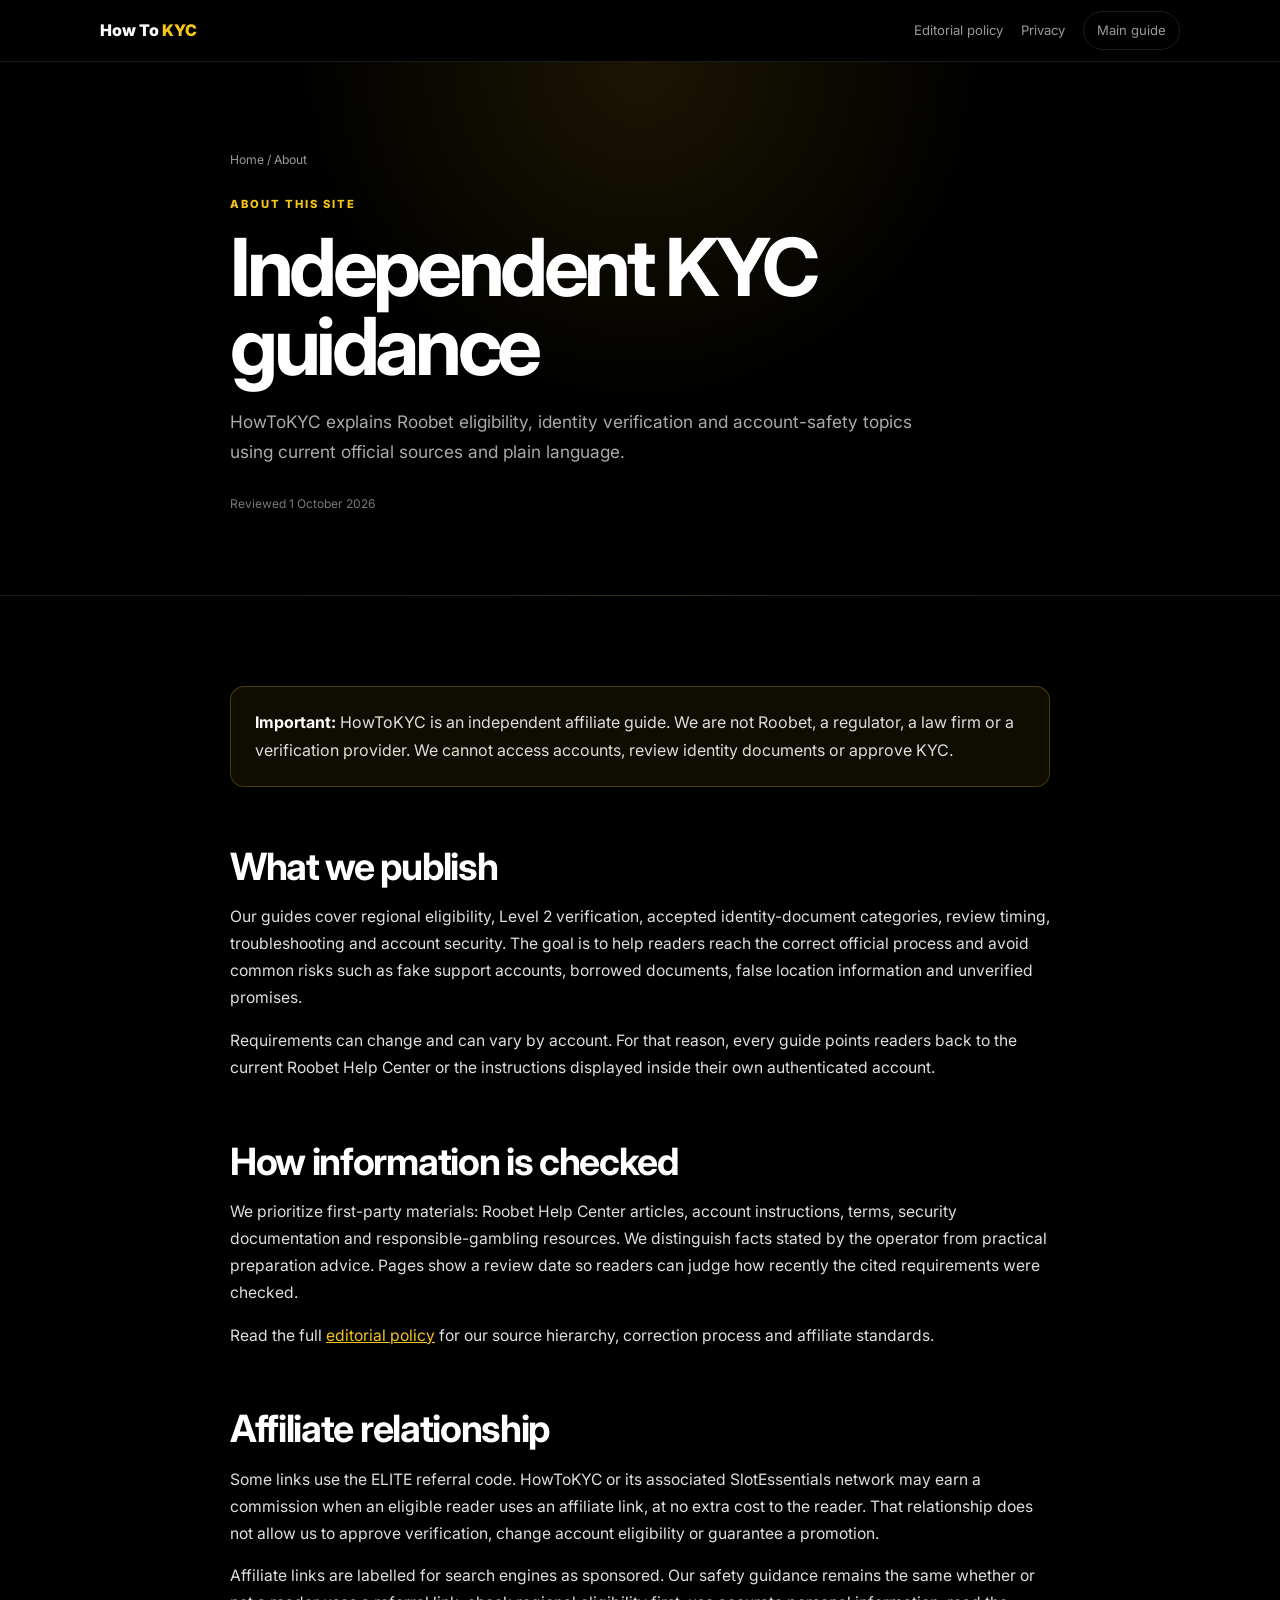
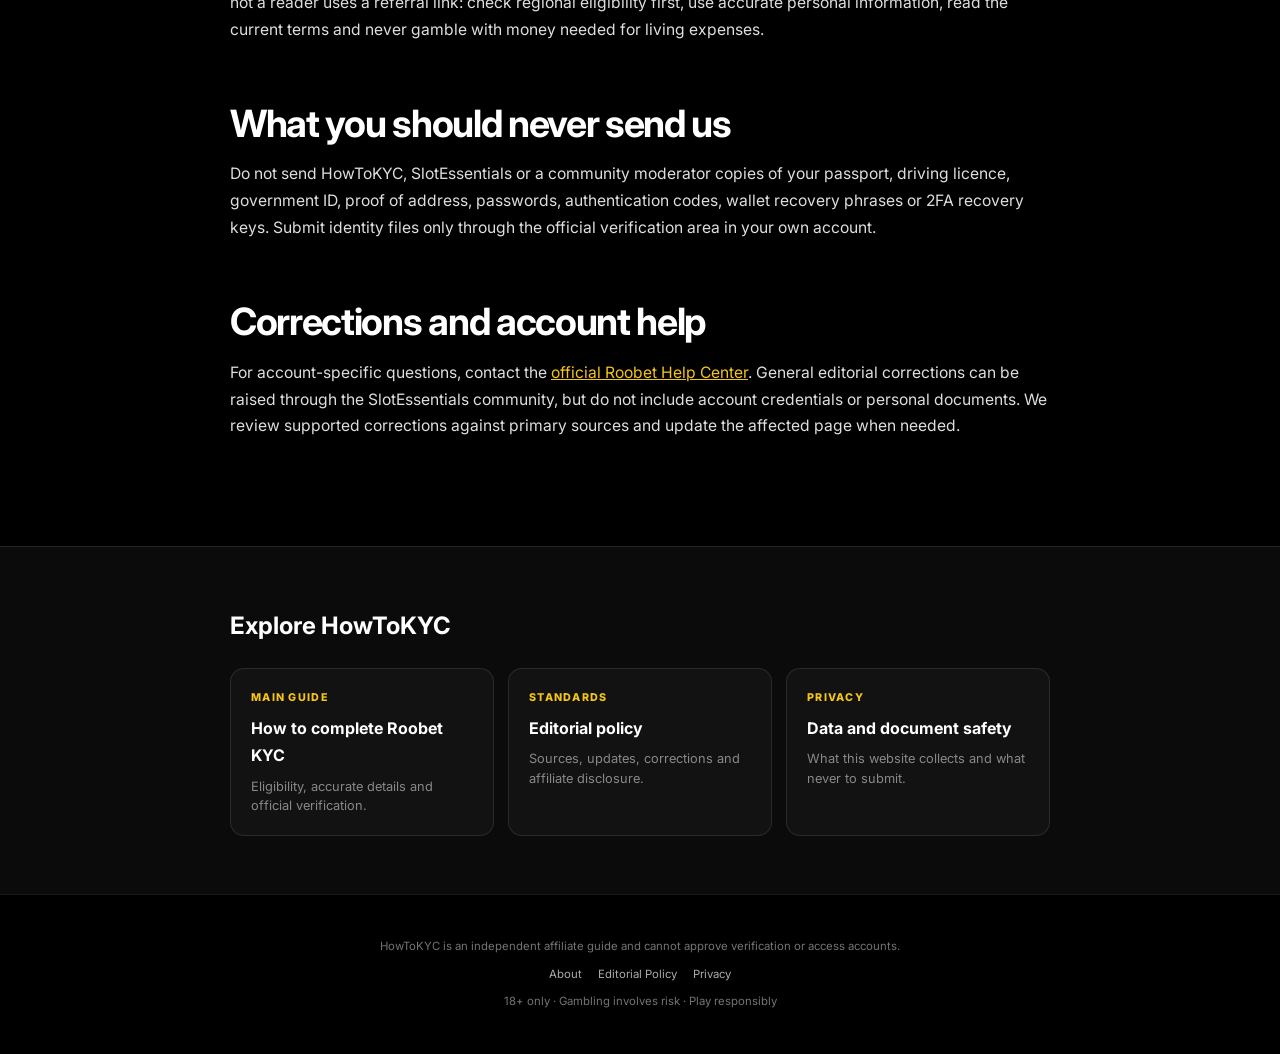
==== about.html @ 331309f1 "Fix HowToKYC canonical URLs and trust signals" ====
<!doctype html>
<html lang="en">
<head>
  <meta charset="utf-8"><meta name="viewport" content="width=device-width,initial-scale=1">
  <title>About HowToKYC – Independent Roobet Verification Guides</title>
  <meta name="description" content="Learn who publishes HowToKYC, how its Roobet verification guides are researched, and what this independent affiliate site can and cannot do.">
  <link rel="canonical" href="https://www.howtokyc.com/about">
  <meta property="og:type" content="website"><meta property="og:site_name" content="HowToKYC"><meta property="og:title" content="About HowToKYC"><meta property="og:description" content="Independent, source-led Roobet eligibility and verification guidance."><meta property="og:url" content="https://www.howtokyc.com/about">
  <meta name="twitter:card" content="summary"><link rel="icon" href="/favicon.svg"><link rel="preconnect" href="https://fonts.googleapis.com"><link href="https://fonts.googleapis.com/css2?family=Inter:wght@400;600;700;800;900&display=swap" rel="stylesheet"><link rel="stylesheet" href="/guide.css">
  <script type="application/ld+json">{"@context":"https://schema.org","@graph":[{"@type":"AboutPage","name":"About HowToKYC","url":"https://www.howtokyc.com/about","dateModified":"2026-10-01","publisher":{"@type":"Organization","name":"HowToKYC"}},{"@type":"BreadcrumbList","itemListElement":[{"@type":"ListItem","position":1,"name":"HowToKYC","item":"https://www.howtokyc.com/"},{"@type":"ListItem","position":2,"name":"About","item":"https://www.howtokyc.com/about"}]}]}</script>
</head>
<body>
<nav><a class="logo" href="/">How To <em>KYC</em></a><div class="navlinks"><a href="/editorial-policy">Editorial policy</a><a href="/privacy">Privacy</a><a class="home" href="/">Main guide</a></div></nav>
<header class="hero"><div class="wrap"><div class="crumbs"><a href="/">Home</a> / About</div><div class="eyebrow">About this site</div><h1>Independent KYC guidance</h1><p class="dek">HowToKYC explains Roobet eligibility, identity verification and account-safety topics using current official sources and plain language.</p><p class="updated">Reviewed 1 October 2026</p></div></header>
<main class="article"><article class="wrap">
  <div class="callout"><strong>Important:</strong> HowToKYC is an independent affiliate guide. We are not Roobet, a regulator, a law firm or a verification provider. We cannot access accounts, review identity documents or approve KYC.</div>
  <h2>What we publish</h2>
  <p>Our guides cover regional eligibility, Level 2 verification, accepted identity-document categories, review timing, troubleshooting and account security. The goal is to help readers reach the correct official process and avoid common risks such as fake support accounts, borrowed documents, false location information and unverified promises.</p>
  <p>Requirements can change and can vary by account. For that reason, every guide points readers back to the current Roobet Help Center or the instructions displayed inside their own authenticated account.</p>
  <h2>How information is checked</h2>
  <p>We prioritize first-party materials: Roobet Help Center articles, account instructions, terms, security documentation and responsible-gambling resources. We distinguish facts stated by the operator from practical preparation advice. Pages show a review date so readers can judge how recently the cited requirements were checked.</p>
  <p>Read the full <a href="/editorial-policy">editorial policy</a> for our source hierarchy, correction process and affiliate standards.</p>
  <h2>Affiliate relationship</h2>
  <p>Some links use the ELITE referral code. HowToKYC or its associated SlotEssentials network may earn a commission when an eligible reader uses an affiliate link, at no extra cost to the reader. That relationship does not allow us to approve verification, change account eligibility or guarantee a promotion.</p>
  <p>Affiliate links are labelled for search engines as sponsored. Our safety guidance remains the same whether or not a reader uses a referral link: check regional eligibility first, use accurate personal information, read the current terms and never gamble with money needed for living expenses.</p>
  <h2>What you should never send us</h2>
  <p>Do not send HowToKYC, SlotEssentials or a community moderator copies of your passport, driving licence, government ID, proof of address, passwords, authentication codes, wallet recovery phrases or 2FA recovery keys. Submit identity files only through the official verification area in your own account.</p>
  <h2>Corrections and account help</h2>
  <p>For account-specific questions, contact the <a href="https://help.roobet.com/en/" target="_blank" rel="noopener noreferrer">official Roobet Help Center</a>. General editorial corrections can be raised through the SlotEssentials community, but do not include account credentials or personal documents. We review supported corrections against primary sources and update the affected page when needed.</p>
</article></main>
<section class="related"><div class="wrap"><h2>Explore HowToKYC</h2><div class="grid"><a class="card" href="/"><span>Main guide</span><strong>How to complete Roobet KYC</strong><p>Eligibility, accurate details and official verification.</p></a><a class="card" href="/editorial-policy"><span>Standards</span><strong>Editorial policy</strong><p>Sources, updates, corrections and affiliate disclosure.</p></a><a class="card" href="/privacy"><span>Privacy</span><strong>Data and document safety</strong><p>What this website collects and what never to submit.</p></a></div></div></section>
<footer><p>HowToKYC is an independent affiliate guide and cannot approve verification or access accounts.</p><p class="trust-links"><a href="/about">About</a><a href="/editorial-policy">Editorial Policy</a><a href="/privacy">Privacy</a></p><p>18+ only · Gambling involves risk · Play responsibly</p></footer>
</body></html>
---- guide.css ----
:root{--black:#000;--panel:#121212;--panel2:#191919;--border:rgba(255,255,255,.1);--gold:#f5c518;--white:#fff;--text:#dedede;--muted:#999;--green:#00d17a}*{box-sizing:border-box}html{scroll-behavior:smooth}body{margin:0;background:var(--black);color:var(--text);font-family:Inter,system-ui,sans-serif;line-height:1.72;-webkit-font-smoothing:antialiased}a{color:var(--gold)}nav{position:sticky;top:0;z-index:10;display:flex;align-items:center;justify-content:space-between;height:62px;padding:0 max(22px,calc((100vw - 1080px)/2));background:rgba(0,0,0,.9);backdrop-filter:blur(20px);border-bottom:1px solid var(--border)}.logo{color:#fff;text-decoration:none;font-weight:850}.logo em{color:var(--gold);font-style:normal}.navlinks{display:flex;gap:18px;align-items:center}.navlinks a{color:var(--muted);font-size:.82rem;text-decoration:none}.navlinks a:hover{color:#fff}.home{border:1px solid var(--border);padding:7px 13px;border-radius:999px}.hero{padding:88px 24px 68px;border-bottom:1px solid var(--border);background:radial-gradient(circle at 50% 0,rgba(245,197,24,.11),transparent 42%)}.wrap{max-width:820px;margin:auto}.crumbs{font-size:.76rem;color:var(--muted);margin-bottom:24px}.crumbs a{color:var(--muted);text-decoration:none}.eyebrow{color:var(--gold);text-transform:uppercase;letter-spacing:.18em;font-size:.7rem;font-weight:800}.hero h1{color:#fff;font-size:clamp(2.6rem,7vw,5rem);letter-spacing:-.055em;line-height:.98;margin:14px 0 22px}.dek{font-size:1.08rem;color:#aaa;max-width:690px}.updated{font-size:.75rem;color:#777;margin-top:28px}.article{padding:60px 24px 90px}.article h2{color:#fff;font-size:clamp(1.65rem,4vw,2.35rem);letter-spacing:-.035em;line-height:1.15;margin:58px 0 16px}.article h3{color:#fff;font-size:1.12rem;margin:30px 0 8px}.article p,.article li{font-size:.98rem}.article li{margin-bottom:9px}.callout{margin:30px 0;padding:22px 24px;border:1px solid rgba(245,197,24,.25);background:rgba(245,197,24,.06);border-radius:14px}.callout strong{color:#fff}.warning{border-color:rgba(255,255,255,.13);background:var(--panel)}.checklist{padding:22px 24px 22px 44px;background:var(--panel);border:1px solid var(--border);border-radius:14px}.toc{margin:32px 0;padding:22px 24px;background:var(--panel);border:1px solid var(--border);border-radius:14px}.toc strong{color:#fff}.toc a{display:block;color:#bbb;text-decoration:none;margin-top:8px}.toc a:hover{color:var(--gold)}.source{font-size:.8rem;color:#888}.related{padding:58px 24px;border-top:1px solid var(--border);background:#0b0b0b}.related h2{color:#fff;margin:0 0 22px}.grid{display:grid;grid-template-columns:repeat(3,1fr);gap:14px}.card{display:block;padding:20px;border:1px solid var(--border);border-radius:14px;background:var(--panel);text-decoration:none}.card span{display:block;color:var(--gold);font-size:.67rem;font-weight:800;text-transform:uppercase;letter-spacing:.12em}.card strong{display:block;color:#fff;margin:7px 0}.card p{color:#888;font-size:.8rem;line-height:1.5;margin:0}footer{padding:34px 24px;border-top:1px solid var(--border);text-align:center;color:#737373;font-size:.71rem}footer p{max-width:720px;margin:8px auto}.trust-links{display:flex;justify-content:center;gap:16px;flex-wrap:wrap}.trust-links a{color:#aaa;text-decoration:none}.trust-links a:hover{color:var(--gold)}.faq details{border-top:1px solid var(--border);padding:18px 0}.faq summary{cursor:pointer;color:#fff;font-weight:700}.faq details p{margin-bottom:0}@media(max-width:700px){.navlinks a:not(.home){display:none}.grid{grid-template-columns:1fr}.hero{padding-top:64px}}
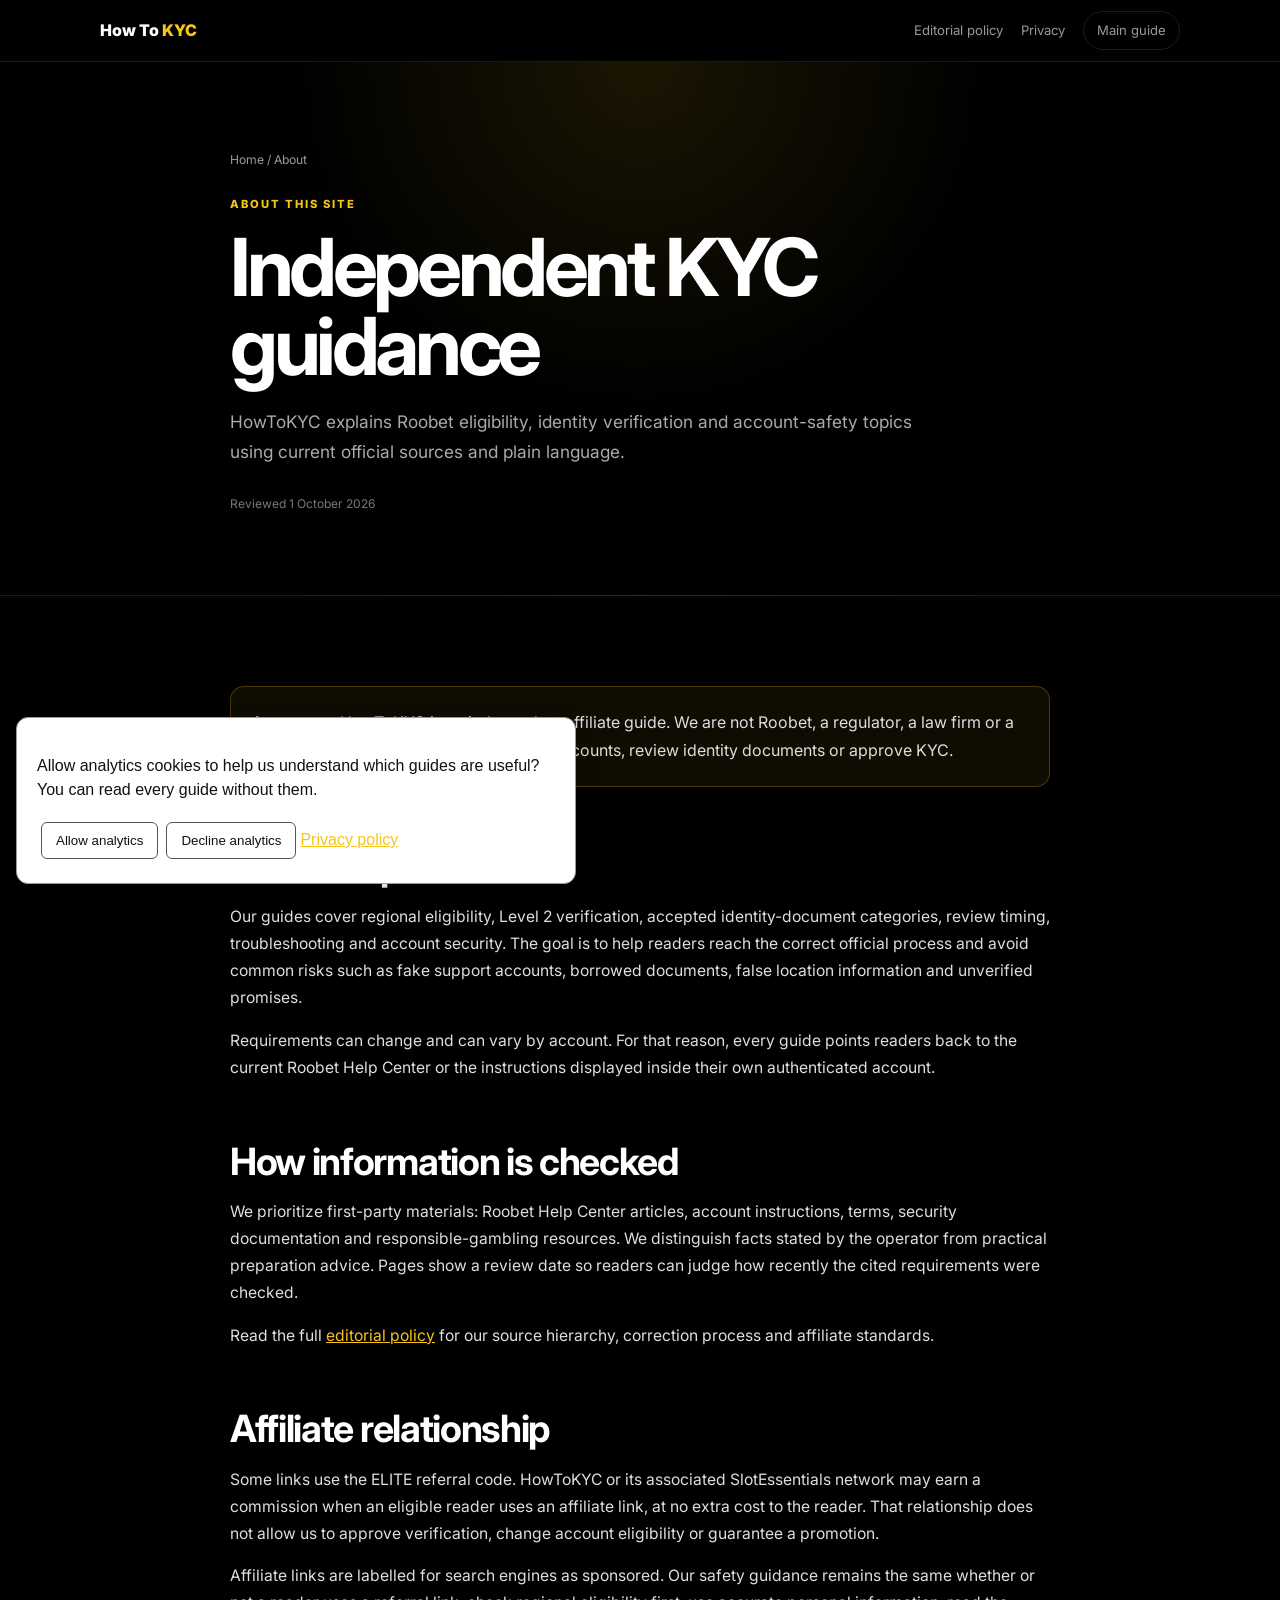
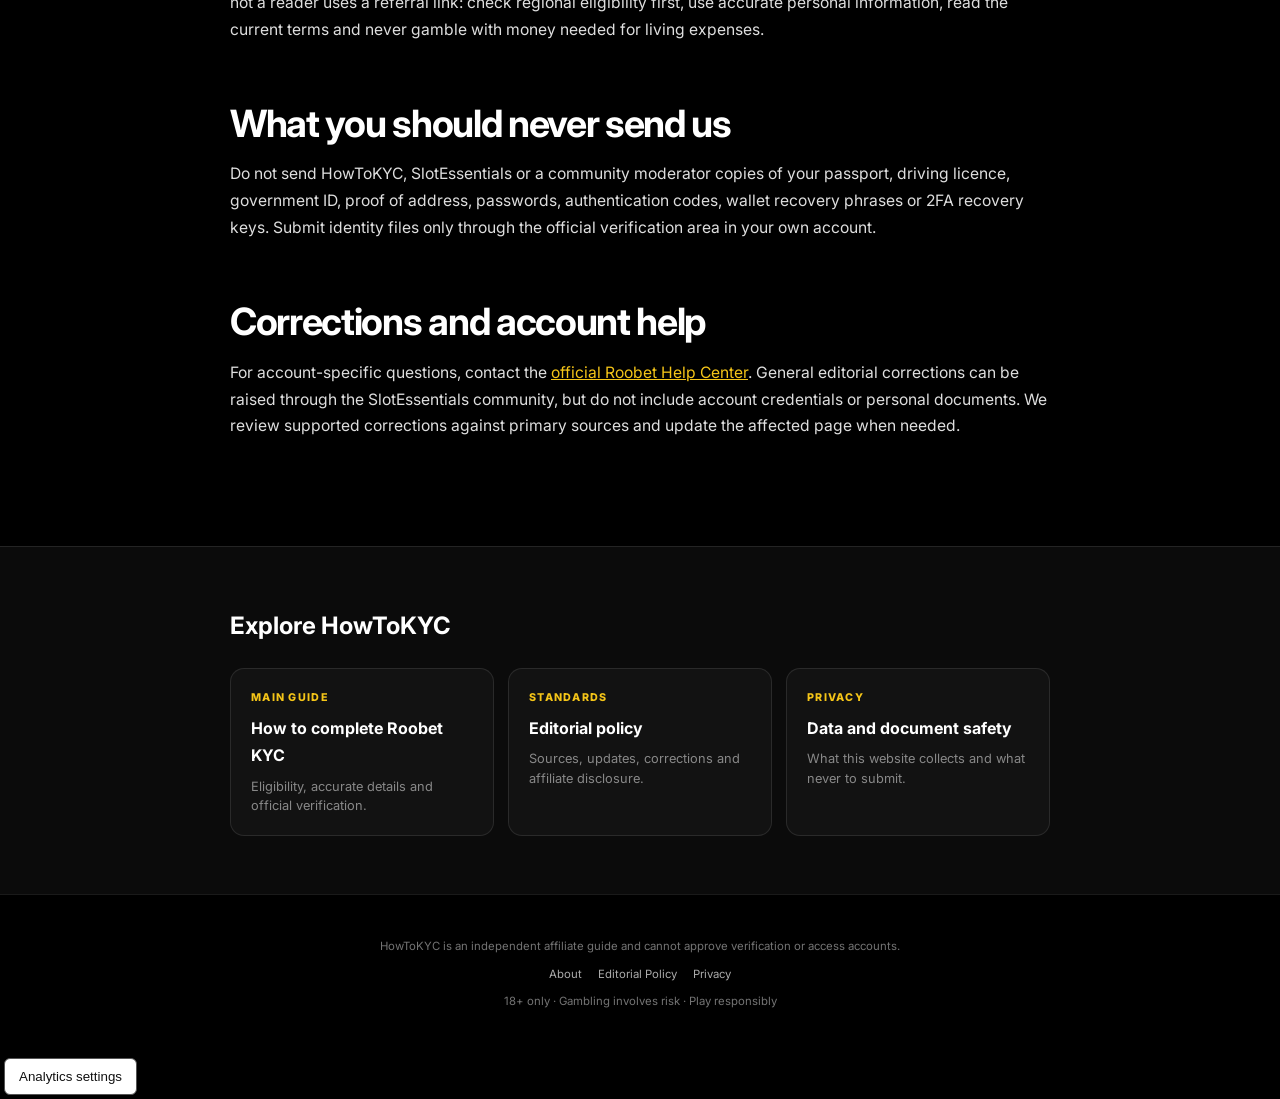
==== commit 36aa3b6e: "Use dedicated consent-aware analytics across HowToKYC" ====
--- a/about.html
+++ b/about.html
@@ -8,6 +8,7 @@
   <meta property="og:type" content="website"><meta property="og:site_name" content="HowToKYC"><meta property="og:title" content="About HowToKYC"><meta property="og:description" content="Independent, source-led Roobet eligibility and verification guidance."><meta property="og:url" content="https://www.howtokyc.com/about">
   <meta name="twitter:card" content="summary"><link rel="icon" href="/favicon.svg"><link rel="preconnect" href="https://fonts.googleapis.com"><link href="https://fonts.googleapis.com/css2?family=Inter:wght@400;600;700;800;900&display=swap" rel="stylesheet"><link rel="stylesheet" href="/guide.css">
   <script type="application/ld+json">{"@context":"https://schema.org","@graph":[{"@type":"AboutPage","name":"About HowToKYC","url":"https://www.howtokyc.com/about","dateModified":"2026-10-01","publisher":{"@type":"Organization","name":"HowToKYC"}},{"@type":"BreadcrumbList","itemListElement":[{"@type":"ListItem","position":1,"name":"HowToKYC","item":"https://www.howtokyc.com/"},{"@type":"ListItem","position":2,"name":"About","item":"https://www.howtokyc.com/about"}]}]}</script>
+  <script defer src="/analytics-consent.js"></script>
 </head>
 <body>
 <nav><a class="logo" href="/">How To <em>KYC</em></a><div class="navlinks"><a href="/editorial-policy">Editorial policy</a><a href="/privacy">Privacy</a><a class="home" href="/">Main guide</a></div></nav>
